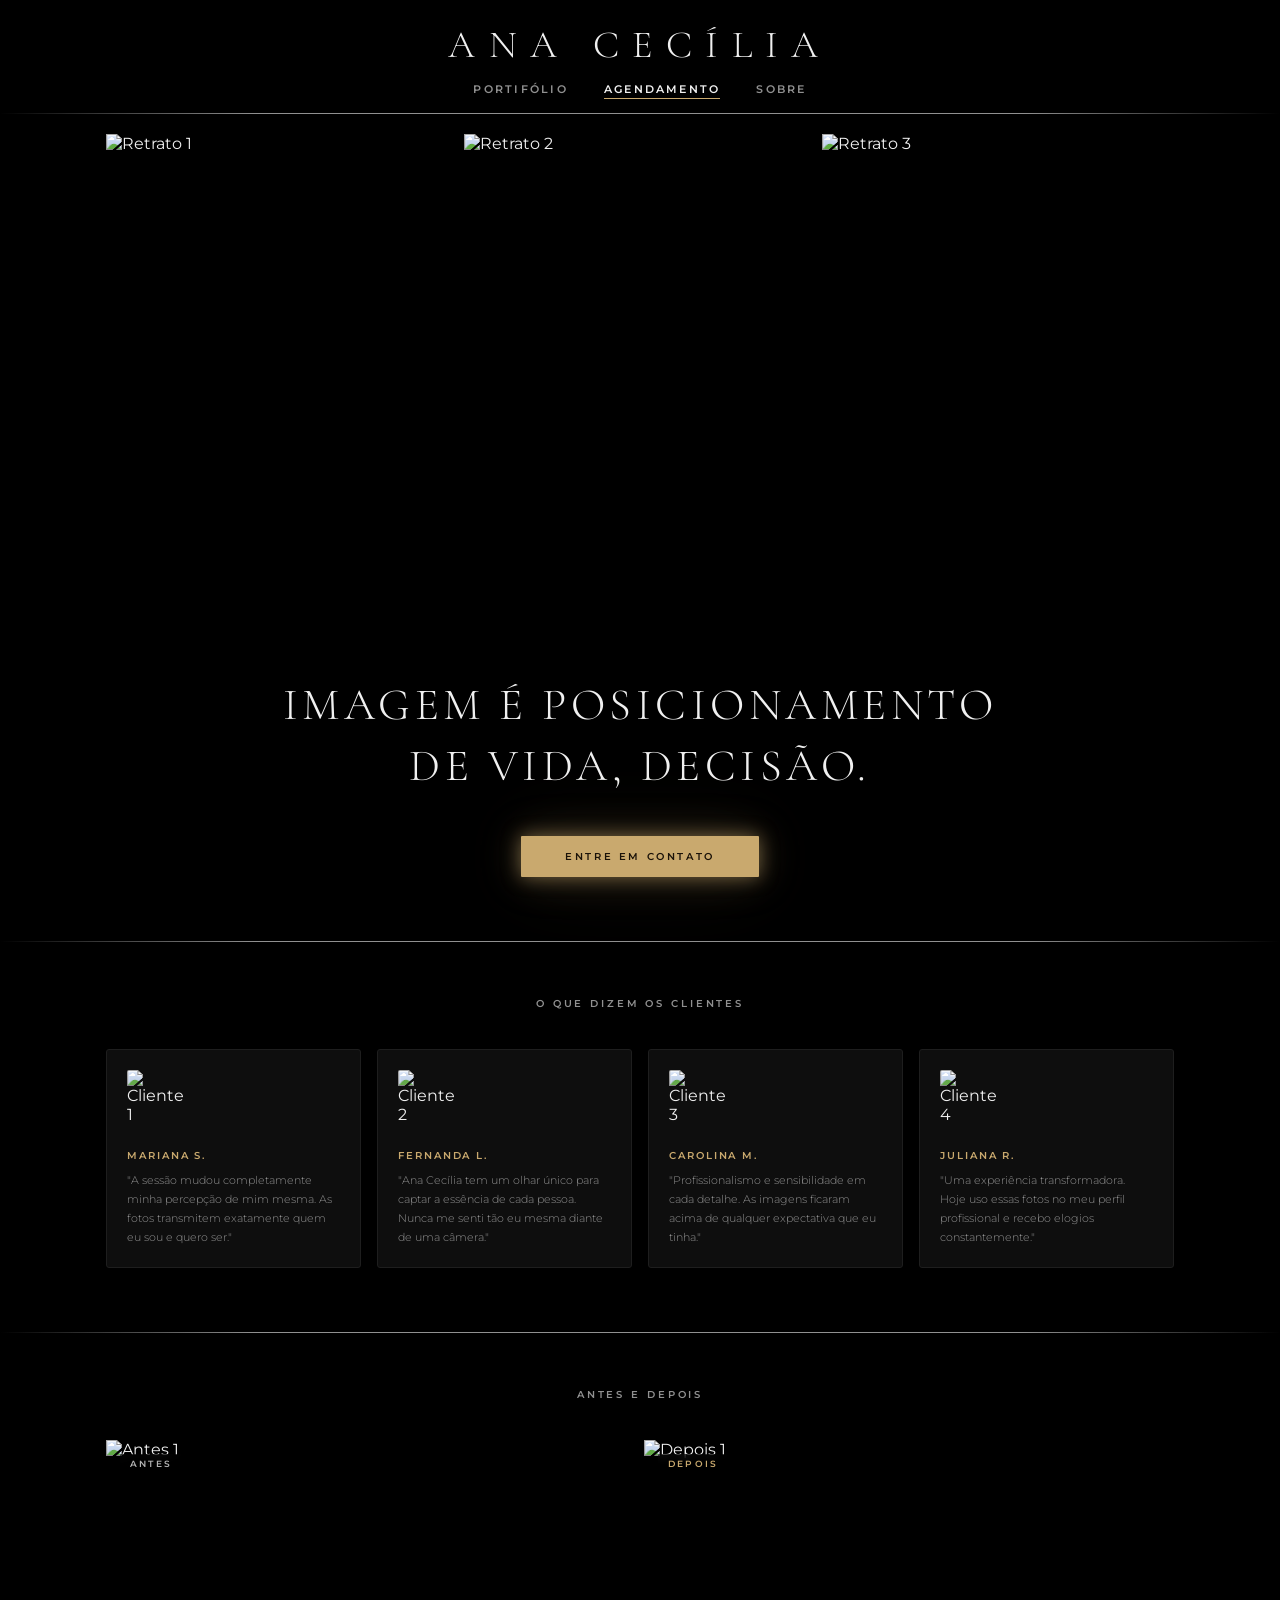
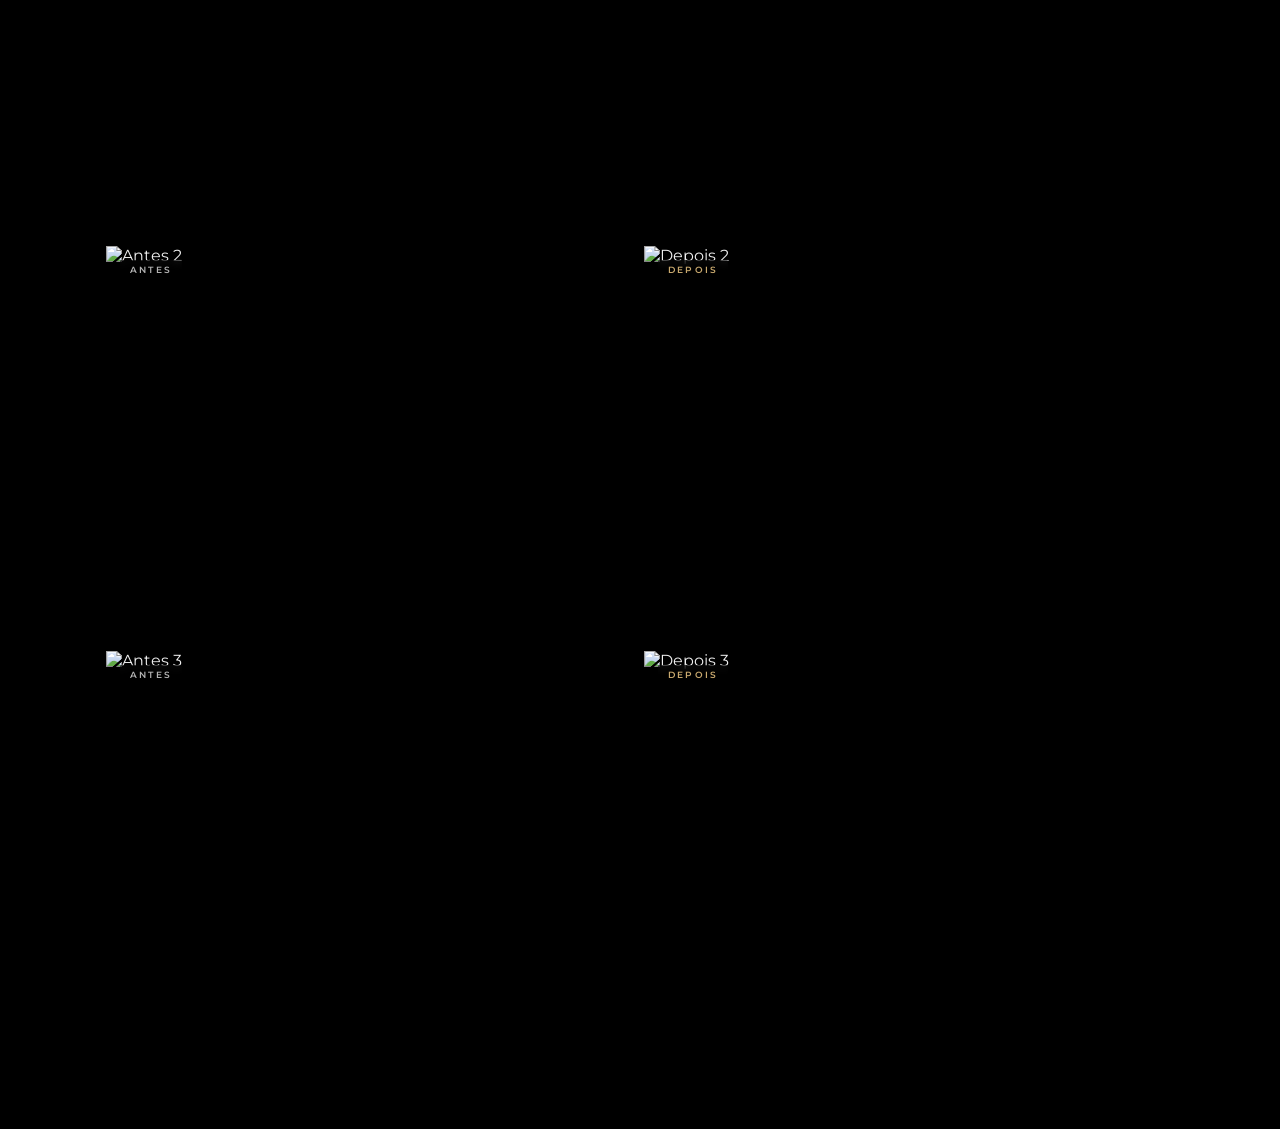
==== agendamento.html @ f66bbe25 "Add files via upload" ====
<!DOCTYPE html>
<html lang="pt-br">
<head>
    <meta charset="UTF-8">
    <meta name="viewport" content="width=device-width, initial-scale=1.0">
    <title>Agendamento | Ana Cecília</title>
    <link rel="stylesheet" href="agendamento.css">
</head>
<body>
    <nav>
        <h1>ANA CECÍLIA</h1>
        <ul>
            <li><a href="index.html">PORTIFÓLIO</a></li>
            <li><a href="agendamento.html" class="active">AGENDAMENTO</a></li>
            <li><a href="sobre.html">SOBRE</a></li>
        </ul>
    </nav>

    <hr class="divider">

    <!-- ── HERO: 3 IMAGENS LADO A LADO ── -->
    <section class="hero-trio">
        <div class="hero-img"><img src="https://picsum.photos/600/800?random=30" alt="Retrato 1"></div>
        <div class="hero-img"><img src="https://picsum.photos/600/800?random=31" alt="Retrato 2"></div>
        <div class="hero-img"><img src="https://picsum.photos/600/800?random=32" alt="Retrato 3"></div>
    </section>

    <!-- ── FRASE + CTA ── -->
    <section class="statement">
        <h2 class="statement-title">IMAGEM É POSICIONAMENTO<br>DE VIDA, DECISÃO.</h2>
        <a href="#contato" class="cta-link"><button class="cta-btn">ENTRE EM CONTATO</button></a>
    </section>

    <hr class="divider">

    <!-- ── CARDS DE DEPOIMENTOS ── -->
    <section class="testimonials">
        <p class="section-label">O QUE DIZEM OS CLIENTES</p>
        <div class="cards-grid">

            <div class="card">
                <div class="card-photo">
                    <img src="https://picsum.photos/200/200?random=40" alt="Cliente 1">
                </div>
                <div class="card-body">
                    <p class="card-name">MARIANA S.</p>
                    <p class="card-text">"A sessão mudou completamente minha percepção de mim mesma. As fotos transmitem exatamente quem eu sou e quero ser."</p>
                </div>
            </div>

            <div class="card">
                <div class="card-photo">
                    <img src="https://picsum.photos/200/200?random=41" alt="Cliente 2">
                </div>
                <div class="card-body">
                    <p class="card-name">FERNANDA L.</p>
                    <p class="card-text">"Ana Cecília tem um olhar único para captar a essência de cada pessoa. Nunca me senti tão eu mesma diante de uma câmera."</p>
                </div>
            </div>

            <div class="card">
                <div class="card-photo">
                    <img src="https://picsum.photos/200/200?random=42" alt="Cliente 3">
                </div>
                <div class="card-body">
                    <p class="card-name">CAROLINA M.</p>
                    <p class="card-text">"Profissionalismo e sensibilidade em cada detalhe. As imagens ficaram acima de qualquer expectativa que eu tinha."</p>
                </div>
            </div>

            <div class="card">
                <div class="card-photo">
                    <img src="https://picsum.photos/200/200?random=43" alt="Cliente 4">
                </div>
                <div class="card-body">
                    <p class="card-name">JULIANA R.</p>
                    <p class="card-text">"Uma experiência transformadora. Hoje uso essas fotos no meu perfil profissional e recebo elogios constantemente."</p>
                </div>
            </div>

        </div>
    </section>

    <hr class="divider">

    <!-- ── ANTES E DEPOIS ── -->
    <section class="before-after">
        <p class="section-label">ANTES E DEPOIS</p>
        <div class="ba-grid">

            <div class="ba-pair">
                <div class="ba-item">
                    <img src="https://picsum.photos/500/620?random=50" alt="Antes 1">
                    <span class="ba-label">ANTES</span>
                </div>
                <div class="ba-item">
                    <img src="https://picsum.photos/500/620?random=51" alt="Depois 1">
                    <span class="ba-label after">DEPOIS</span>
                </div>
            </div>

            <div class="ba-pair">
                <div class="ba-item">
                    <img src="https://picsum.photos/500/620?random=52" alt="Antes 2">
                    <span class="ba-label">ANTES</span>
                </div>
                <div class="ba-item">
                    <img src="https://picsum.photos/500/620?random=53" alt="Depois 2">
                    <span class="ba-label after">DEPOIS</span>
                </div>
            </div>

            <div class="ba-pair">
                <div class="ba-item">
                    <img src="https://picsum.photos/500/620?random=54" alt="Antes 3">
                    <span class="ba-label">ANTES</span>
                </div>
                <div class="ba-item">
                    <img src="https://picsum.photos/500/620?random=55" alt="Depois 3">
                    <span class="ba-label after">DEPOIS</span>
                </div>
            </div>

        </div>
    </section>

    <section id="contato" class="contact-anchor"></section>

</body>
</html>
---- agendamento.css ----
/* Importa fontes do Google Fonts */
@import url('https://fonts.googleapis.com/css2?family=Cormorant+Garamond:ital,wght@0,300;0,400;1,300&family=Montserrat:wght@300;400;600&display=swap');

/* Reset básico + box model consistente */
*, *::before, *::after {
    box-sizing: border-box; /* inclui padding e border no cálculo de largura/altura */
    margin: 0; /* remove margens padrão */
    padding: 0; /* remove paddings padrão */
}

/* Variáveis CSS (facilitam manutenção do tema) */
:root {
    --bg: #000000;      /* cor de fundo */
    --ink: #f0f0f0;     /* cor principal do texto */
    --mid: #909090;     /* cor intermediária (menus, detalhes) */
    --accent: #c9a96e;  /* cor de destaque */
    --gap: 6px;         /* espaçamento padrão entre elementos */
}

body {
    background-color: var(--bg); /* fundo da página */
    color: var(--ink); /* cor padrão do texto */
    font-family: 'Montserrat', sans-serif; /* fonte principal */
    min-height: 100vh; /* altura mínima = tela inteira */
    overflow-x: hidden; /* impede rolagem horizontal */
}

/* ── NAV ── */
nav {
    background-color: var(--bg); /* fundo do menu */
    padding: 22px 40px 16px; /* espaçamento interno */
    display: flex;
    flex-direction: column; /* itens em coluna */
    align-items: center; /* centraliza horizontalmente */
    gap: 10px; /* espaço entre elementos */
}

nav h1 {
    font-family: 'Cormorant Garamond', serif; /* fonte do título */
    font-weight: 300;
    font-size: 2.4em;
    letter-spacing: 0.35em; /* espaçamento entre letras */
    color: var(--ink);
}

nav ul {
    list-style: none; /* remove marcadores da lista */
    display: flex; /* deixa os itens lado a lado */
    gap: 36px; /* espaçamento entre itens */
}

nav ul li a {
    text-decoration: none; /* remove sublinhado */
    color: var(--mid); /* cor padrão */
    font-size: 0.7em;
    font-weight: 600;
    letter-spacing: 0.2em;
    position: relative; /* necessário para o ::after */
    transition: color 0.3s; /* anima mudança de cor */
}

/* Linha animada embaixo do link */
nav ul li a::after {
    content: '';
    position: absolute;
    width: 0; /* começa invisível */
    height: 1px;
    bottom: -3px;
    left: 0;
    background-color: var(--accent);
    transition: width 0.35s ease; /* anima expansão */
}

/* Hover e estado ativo */
nav ul li a:hover { color: var(--ink); }
nav ul li a:hover::after,
nav ul li a.active::after { width: 100%; } /* linha aparece */
nav ul li a.active { color: var(--ink); }

/* Linha divisória estilizada */
hr.divider {
    border: none;
    height: 1px;
    background: linear-gradient(90deg, transparent, var(--mid) 20%, var(--mid) 80%, transparent);
    margin: 0;
}
/* ── HERO TRIO ── */
.hero-trio {
    display: grid;
    grid-template-columns: repeat(3, 1fr);
    gap: 6px;
    max-width: 1100px;
    margin: 20px auto 0;
    padding: 0 16px;
}

.hero-img {
    overflow: hidden;
    aspect-ratio: 3 / 4;
}

.hero-img img {
    width: 100%;
    height: 100%;
    object-fit: cover;
    display: block;
    filter: saturate(0.9);
    transition: transform 0.5s ease, filter 0.5s ease;
}

.hero-img:hover img {
    transform: scale(1.04);
    filter: saturate(1.1);
}

/* ── STATEMENT ── */
.statement {
    text-align: center;
    padding: 72px 24px 64px;
    max-width: 800px;
    margin: 0 auto;
}

.statement-title {
    font-family: 'Cormorant Garamond', serif;
    font-weight: 300;
    font-size: clamp(1.6em, 3.5vw, 2.8em);
    letter-spacing: 0.1em;
    line-height: 1.35;
    color: var(--ink);
    margin-bottom: 40px;
}

/* ── BOTÃO CTA ── */
.cta-link {
    text-decoration: none;
}

.cta-btn {
    display: inline-block;
    padding: 14px 44px;
    background: var(--accent);
    color: #1a1208;
    border: none;
    font-family: 'Montserrat', sans-serif;
    font-size: 0.65em;
    font-weight: 600;
    letter-spacing: 0.25em;
    cursor: pointer;
    border-radius: 1px;
    box-shadow:
        0 0 18px rgba(201, 169, 110, 0.5),
        0 0 40px rgba(201, 169, 110, 0.25),
        0 0 80px rgba(201, 169, 110, 0.1);
    transition: box-shadow 0.35s ease, background 0.35s ease;
}

.cta-btn:hover {
    background: #dbb97e;
    box-shadow:
        0 0 28px rgba(201, 169, 110, 0.75),
        0 0 60px rgba(201, 169, 110, 0.4),
        0 0 120px rgba(201, 169, 110, 0.2);
}

/* ── SECTION LABEL ── */
.section-label {
    text-align: center;
    font-size: 0.6em;
    font-weight: 600;
    letter-spacing: 0.3em;
    color: var(--mid);
    margin-bottom: 40px;
}

/* ── TESTIMONIALS ── */
.testimonials {
    max-width: 1100px;
    margin: 0 auto;
    padding: 56px 16px 64px;
}

.cards-grid {
    display: grid;
    grid-template-columns: repeat(4, 1fr);
    gap: 16px;
}

.card {
    background: #0e0e0e;
    border: 1px solid #1e1e1e;
    border-radius: 3px;
    padding: 20px;
    display: flex;
    flex-direction: column;
    gap: 16px;
    transition: border-color 0.3s ease;
}

.card:hover {
    border-color: #333;
}

.card-photo {
    width: 64px;
    height: 64px;
    border-radius: 2px;
    overflow: hidden;
    flex-shrink: 0;
}

.card-photo img {
    width: 100%;
    height: 100%;
    object-fit: cover;
    filter: saturate(0.8);
}

.card-body {
    display: flex;
    flex-direction: column;
    gap: 10px;
}

.card-name {
    font-size: 0.6em;
    font-weight: 600;
    letter-spacing: 0.2em;
    color: var(--accent);
}

.card-text {
    font-size: 0.7em;
    font-weight: 300;
    line-height: 1.7;
    color: var(--mid);
}

/* ── ANTES E DEPOIS ── */
.before-after {
    max-width: 1100px;
    margin: 0 auto;
    padding: 56px 16px 80px;
}

.ba-grid {
    display: flex;
    flex-direction: column;
    gap: 8px;
}

.ba-pair {
    display: grid;
    grid-template-columns: 1fr 1fr;
    gap: 8px;
}

.ba-item {
    position: relative;
    overflow: hidden;
    aspect-ratio: 4 / 3;
}

.ba-item img {
    width: 100%;
    height: 100%;
    object-fit: cover;
    display: block;
    filter: saturate(0.85);
    transition: filter 0.4s ease;
}

.ba-item:hover img {
    filter: saturate(1.1);
}

.ba-label {
    position: absolute;
    top: 14px;
    left: 14px;
    font-size: 0.55em;
    font-weight: 600;
    letter-spacing: 0.25em;
    color: rgba(255,255,255,0.7);
    background: rgba(0,0,0,0.45);
    padding: 4px 10px;
    border-radius: 1px;
    backdrop-filter: blur(4px);
}

.ba-label.after {
    color: var(--accent);
}

/* ── RESPONSIVO ── */
@media (max-width: 900px) {
    .cards-grid { grid-template-columns: repeat(2, 1fr); }
}

@media (max-width: 600px) {
    .hero-trio { grid-template-columns: 1fr; }
    .cards-grid { grid-template-columns: 1fr; }
    .ba-pair { grid-template-columns: 1fr; }
    .statement-title { font-size: 1.5em; }
}
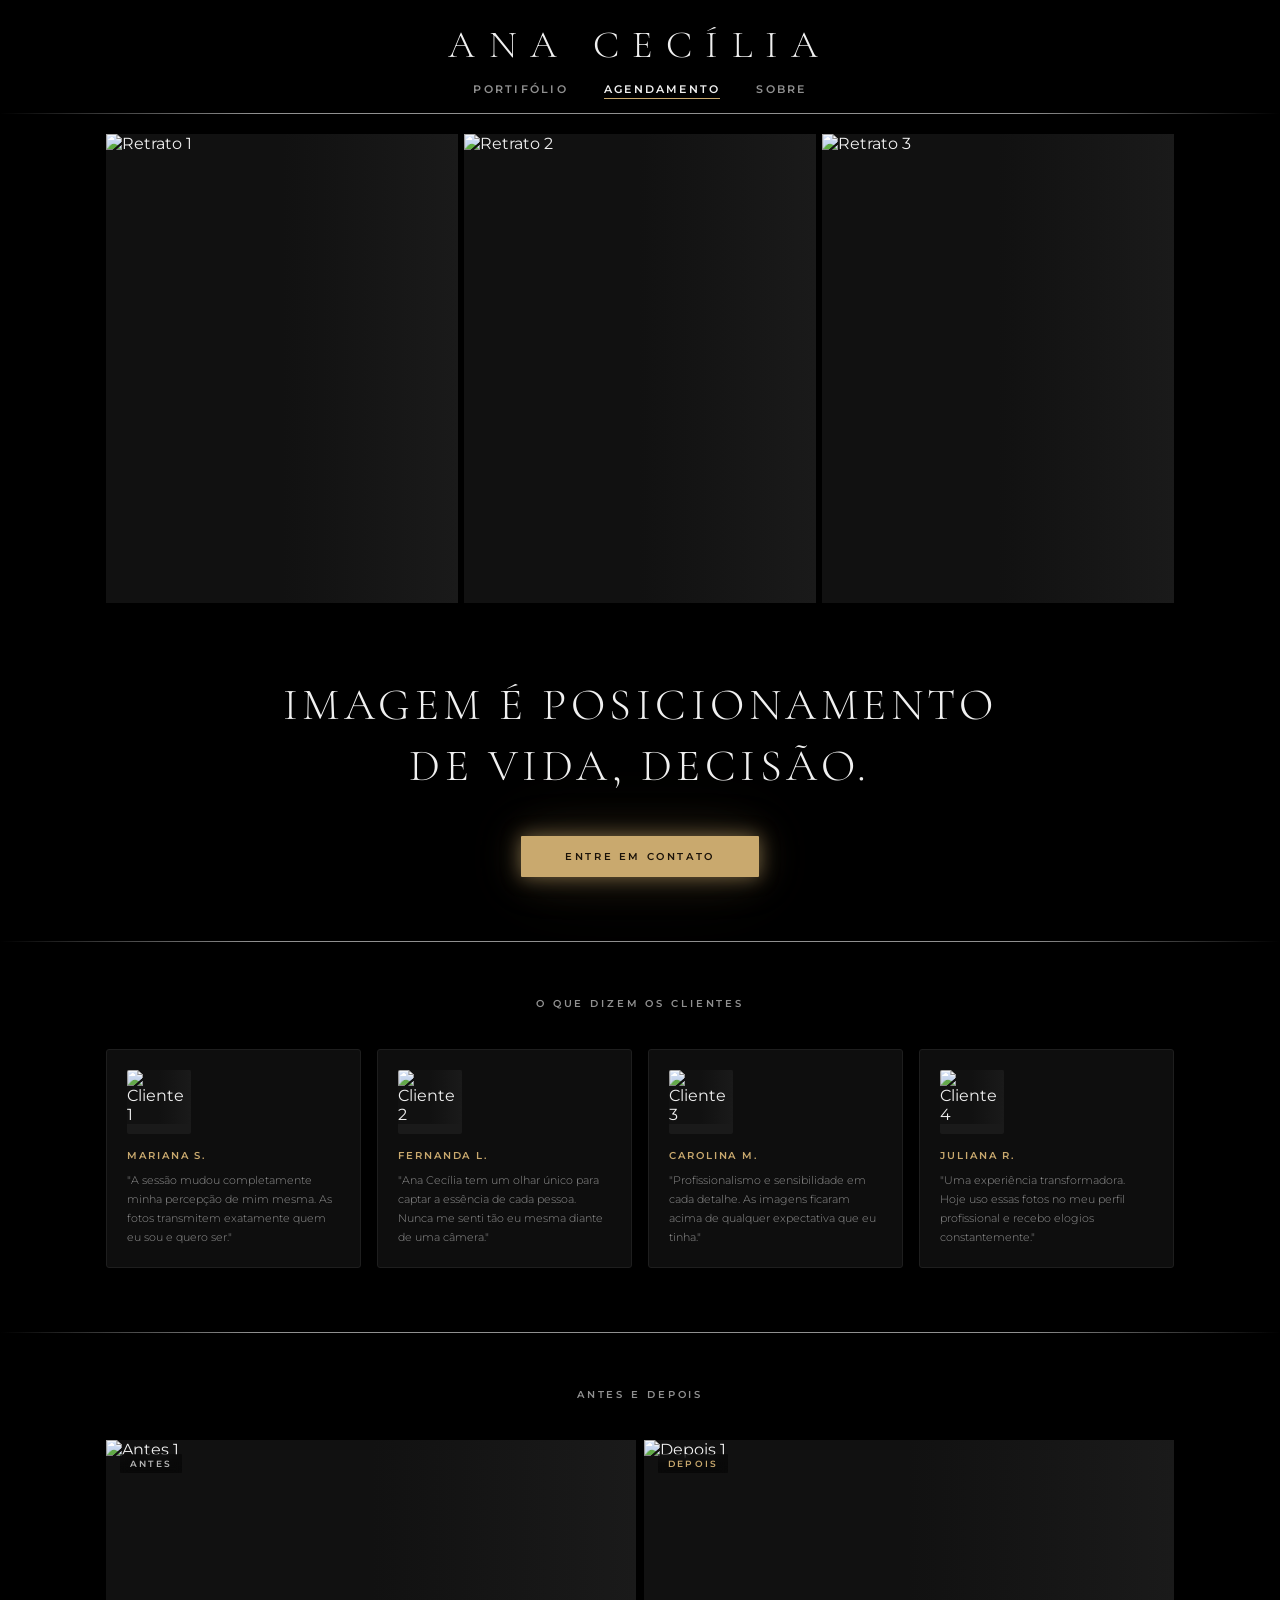
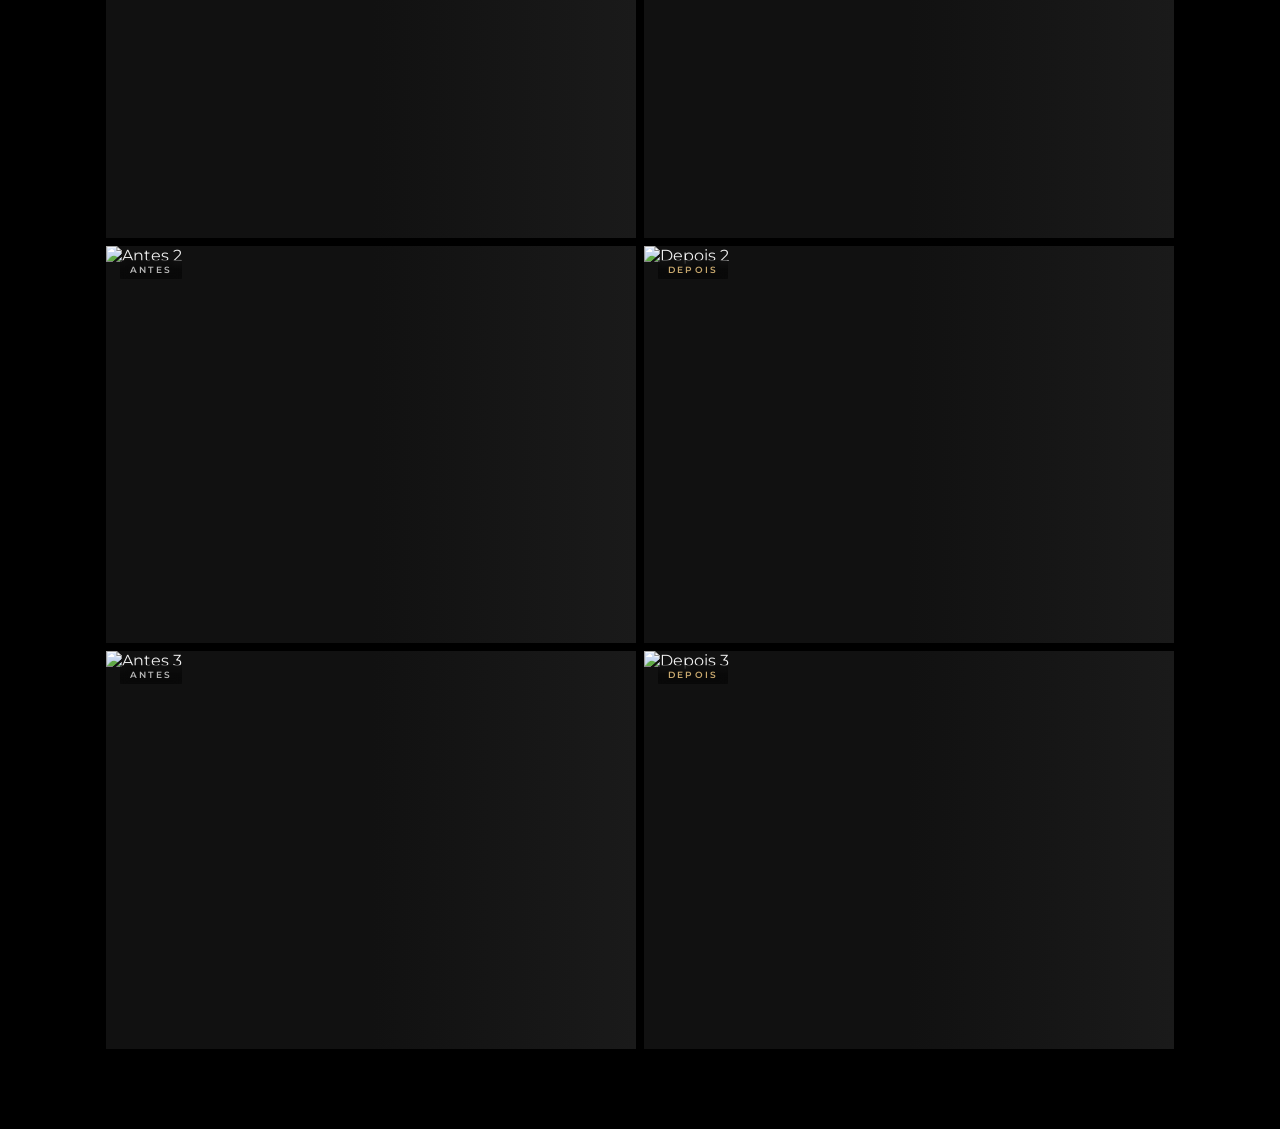
==== commit 031b919b: "altere funcionalidades" ====
--- a/agendamento.html
+++ b/agendamento.html
@@ -20,9 +20,9 @@
 
     <!-- ── HERO: 3 IMAGENS LADO A LADO ── -->
     <section class="hero-trio">
-        <div class="hero-img"><img src="https://picsum.photos/600/800?random=30" alt="Retrato 1"></div>
-        <div class="hero-img"><img src="https://picsum.photos/600/800?random=31" alt="Retrato 2"></div>
-        <div class="hero-img"><img src="https://picsum.photos/600/800?random=32" alt="Retrato 3"></div>
+        <div class="hero-img"><img width="600" height="800" decoding="async" src="https://picsum.photos/600/800?random=30" alt="Retrato 1"></div>
+        <div class="hero-img"><img width="600" height="800" decoding="async" src="https://picsum.photos/600/800?random=31" alt="Retrato 2"></div>
+        <div class="hero-img"><img width="600" height="800" decoding="async" src="https://picsum.photos/600/800?random=32" alt="Retrato 3"></div>
     </section>
 
     <!-- ── FRASE + CTA ── -->
@@ -40,7 +40,7 @@
 
             <div class="card">
                 <div class="card-photo">
-                    <img src="https://picsum.photos/200/200?random=40" alt="Cliente 1">
+                    <img width="200" height="200" decoding="async" loading="lazy" src="https://picsum.photos/200/200?random=40" alt="Cliente 1">
                 </div>
                 <div class="card-body">
                     <p class="card-name">MARIANA S.</p>
@@ -50,7 +50,7 @@
 
             <div class="card">
                 <div class="card-photo">
-                    <img src="https://picsum.photos/200/200?random=41" alt="Cliente 2">
+                    <img width="200" height="200" decoding="async" loading="lazy" src="https://picsum.photos/200/200?random=41" alt="Cliente 2">
                 </div>
                 <div class="card-body">
                     <p class="card-name">FERNANDA L.</p>
@@ -60,7 +60,7 @@
 
             <div class="card">
                 <div class="card-photo">
-                    <img src="https://picsum.photos/200/200?random=42" alt="Cliente 3">
+                    <img width="200" height="200" decoding="async" loading="lazy" src="https://picsum.photos/200/200?random=42" alt="Cliente 3">
                 </div>
                 <div class="card-body">
                     <p class="card-name">CAROLINA M.</p>
@@ -70,7 +70,7 @@
 
             <div class="card">
                 <div class="card-photo">
-                    <img src="https://picsum.photos/200/200?random=43" alt="Cliente 4">
+                    <img width="200" height="200" decoding="async" loading="lazy" src="https://picsum.photos/200/200?random=43" alt="Cliente 4">
                 </div>
                 <div class="card-body">
                     <p class="card-name">JULIANA R.</p>
@@ -90,33 +90,33 @@
 
             <div class="ba-pair">
                 <div class="ba-item">
-                    <img src="https://picsum.photos/500/620?random=50" alt="Antes 1">
+                    <img width="500" height="620" decoding="async" loading="lazy" src="https://picsum.photos/500/620?random=50" alt="Antes 1">
                     <span class="ba-label">ANTES</span>
                 </div>
                 <div class="ba-item">
-                    <img src="https://picsum.photos/500/620?random=51" alt="Depois 1">
+                    <img width="500" height="620" decoding="async" loading="lazy" src="https://picsum.photos/500/620?random=51" alt="Depois 1">
                     <span class="ba-label after">DEPOIS</span>
                 </div>
             </div>
 
             <div class="ba-pair">
                 <div class="ba-item">
-                    <img src="https://picsum.photos/500/620?random=52" alt="Antes 2">
+                    <img width="500" height="620" decoding="async" loading="lazy" src="https://picsum.photos/500/620?random=52" alt="Antes 2">
                     <span class="ba-label">ANTES</span>
                 </div>
                 <div class="ba-item">
-                    <img src="https://picsum.photos/500/620?random=53" alt="Depois 2">
+                    <img width="500" height="620" decoding="async" loading="lazy" src="https://picsum.photos/500/620?random=53" alt="Depois 2">
                     <span class="ba-label after">DEPOIS</span>
                 </div>
             </div>
 
             <div class="ba-pair">
                 <div class="ba-item">
-                    <img src="https://picsum.photos/500/620?random=54" alt="Antes 3">
+                    <img width="500" height="620" decoding="async" loading="lazy" src="https://picsum.photos/500/620?random=54" alt="Antes 3">
                     <span class="ba-label">ANTES</span>
                 </div>
                 <div class="ba-item">
-                    <img src="https://picsum.photos/500/620?random=55" alt="Depois 3">
+                    <img width="500" height="620" decoding="async" loading="lazy" src="https://picsum.photos/500/620?random=55" alt="Depois 3">
                     <span class="ba-label after">DEPOIS</span>
                 </div>
             </div>
--- a/agendamento.css
+++ b/agendamento.css
@@ -97,6 +97,7 @@
 .hero-img {
     overflow: hidden;
     aspect-ratio: 3 / 4;
+    background: #111; /* placeholder enquanto a imagem carrega */
 }
 
 .hero-img img {
@@ -106,6 +107,8 @@
     display: block;
     filter: saturate(0.9);
     transition: transform 0.5s ease, filter 0.5s ease;
+    /* evita colapso de layout antes do carregamento */
+    min-height: 100%;
 }
 
 .hero-img:hover img {
@@ -207,6 +210,7 @@
     border-radius: 2px;
     overflow: hidden;
     flex-shrink: 0;
+    background: #1a1a1a; /* placeholder */
 }
 
 .card-photo img {
@@ -259,6 +263,7 @@
     position: relative;
     overflow: hidden;
     aspect-ratio: 4 / 3;
+    background: #111; /* placeholder */
 }
 
 .ba-item img {
@@ -302,4 +307,40 @@
     .cards-grid { grid-template-columns: 1fr; }
     .ba-pair { grid-template-columns: 1fr; }
     .statement-title { font-size: 1.5em; }
+}
+/* ── ENTRADA SUAVE SEM ESPERAR IMAGENS ── */
+
+/* Garante que body e todos os elementos sejam visíveis imediatamente */
+body {
+    opacity: 1 !important;
+}
+
+/* Animação de entrada staggered por seção */
+@keyframes sectionIn {
+    from { opacity: 0; transform: translateY(16px); }
+    to   { opacity: 1; transform: translateY(0); }
+}
+
+.hero-trio {
+    animation: sectionIn 0.5s ease both;
+}
+
+.statement {
+    animation: sectionIn 0.5s ease 0.1s both;
+}
+
+.testimonials {
+    animation: sectionIn 0.5s ease 0.15s both;
+}
+
+.before-after {
+    animation: sectionIn 0.5s ease 0.2s both;
+}
+
+/* Shimmer nas imagens enquanto carregam */
+.hero-img img,
+.card-photo img,
+.ba-item img {
+    background: linear-gradient(90deg, #111 25%, #1a1a1a 50%, #111 75%);
+    background-size: 200% 100%;
 }
